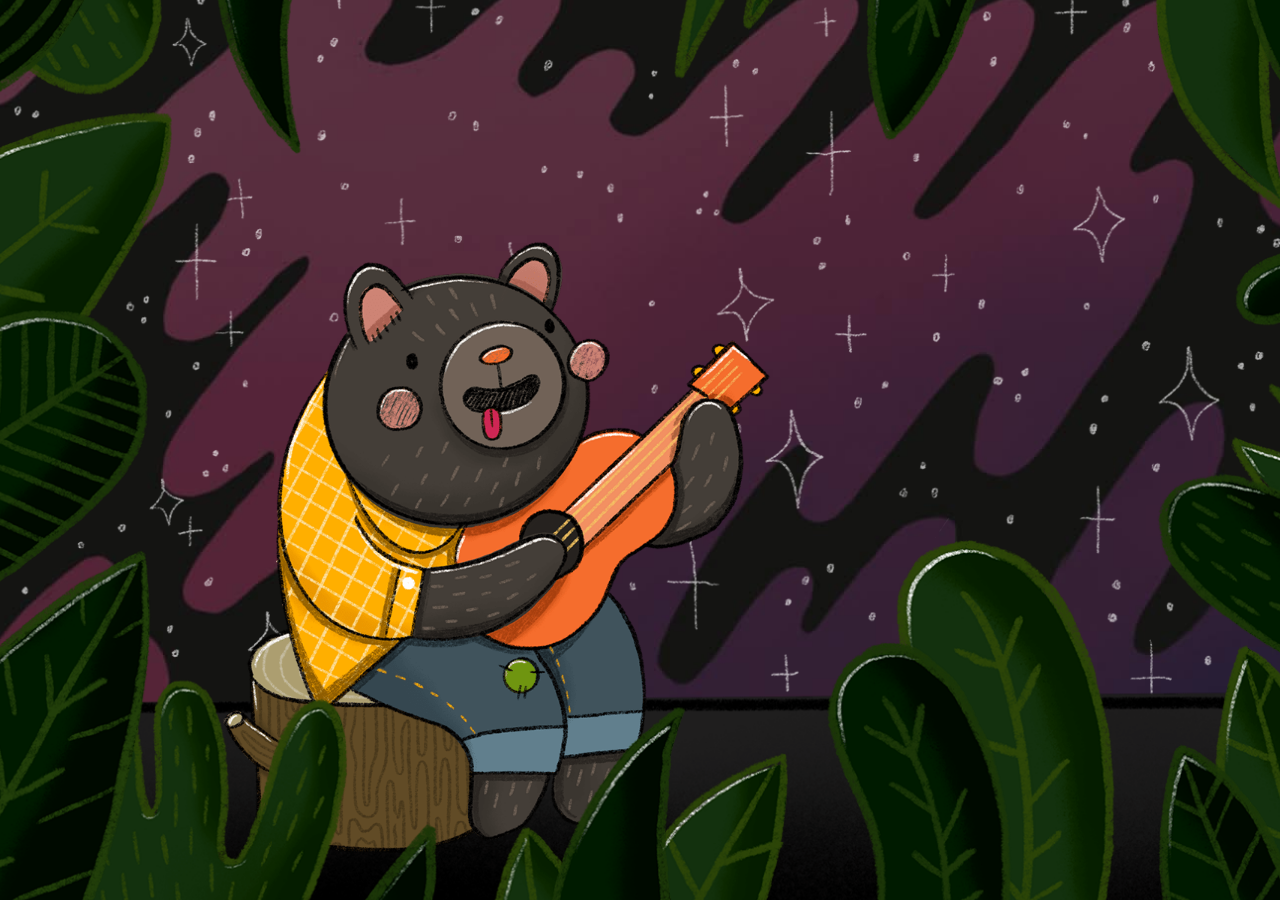
==== zustand/index.html @ dc010eb6 "zustand clone" ====
<!doctype html>
<html lang="en">
<head>
    <meta charset="UTF-8">
    <meta name="viewport"
          content="width=device-width, user-scalable=no, initial-scale=1.0, maximum-scale=1.0, minimum-scale=1.0">
    <meta http-equiv="X-UA-Compatible" content="ie=edge">
    <link rel="stylesheet" href="./styles.css">
    <title>Zustand clone</title>
</head>
<body>  
    <main>
        <div class="layer background" data-speed="-2"></div>
        <div class="layer stars" data-speed="-1"></div>
        <div class="layer ground" data-speed="-0.5"></div>
        <div class="layer bear" data-speed="0.5"></div>
        <div class="layer code" data-speed="1">¡No te rindas!</div>
        <div class="layer leaves-one" data-speed="1.5"></div>
        <div class="layer leaves-two" data-speed="2"></div>
<!--        <img src="./images/bg.jpg" alt="" class="layer">-->
<!--        <img src="./images/stars.png" alt="" class="layer">-->
<!--        <img src="./images/ground.png" alt="" class="layer">-->
<!--        <img src="./images/bear.png" alt="" class="layer">-->
<!--        <img src="./images/leaves1.png" alt="" class="layer">-->
<!--        <img src="./images/leaves2.png" alt="" class="layer">-->
    </main>
    <script type="text/javascript">
      document.addEventListener('mousemove', parallax);
      function parallax(event) {
        this.querySelectorAll('.layer').forEach(element => {
          const speed = element.getAttribute('data-speed');
          const x = (window.innerWidth - event.pageX * speed) / 100;
          const y = (window.innerWidth - event.pageY * speed) / 100;
          element.style.transform = `translateX(${x}px) translateY(${y}px)`;
        })
      }
    </script>
</body>
</html>
---- zustand/styles.css ----
body {
    margin: 0;
    padding: 0;
}
main {
    position: absolute;
    width: 100%;
    height: 100%;
    overflow: hidden;
}
main div {
    position: absolute;
    top: -50px;
    left: -50px;
    /*right: -50px;*/
    /*bottom: -50px;*/
    background-size: cover;
    background-repeat: no-repeat;
    background-position: 50%;
    width: 110%;
    height: 110%;
}
.background {
    background-image: url("./images/bg.jpg");
}
.stars {
    background-image: url("./images/stars.png");
}
.ground {
    background-image: url("./images/ground.png");
}
.bear {
    top: 20%;
    left: -10%;
    /*max-height: 80%;*/
    height: 800px;
    background-size: 1200px;
    background-image: url("./images/bear.png");
}
.leaves-one {
    background-image: url("./images/leaves1.png");
}
.leaves-two {
    background-image: url("./images/leaves2.png");
}
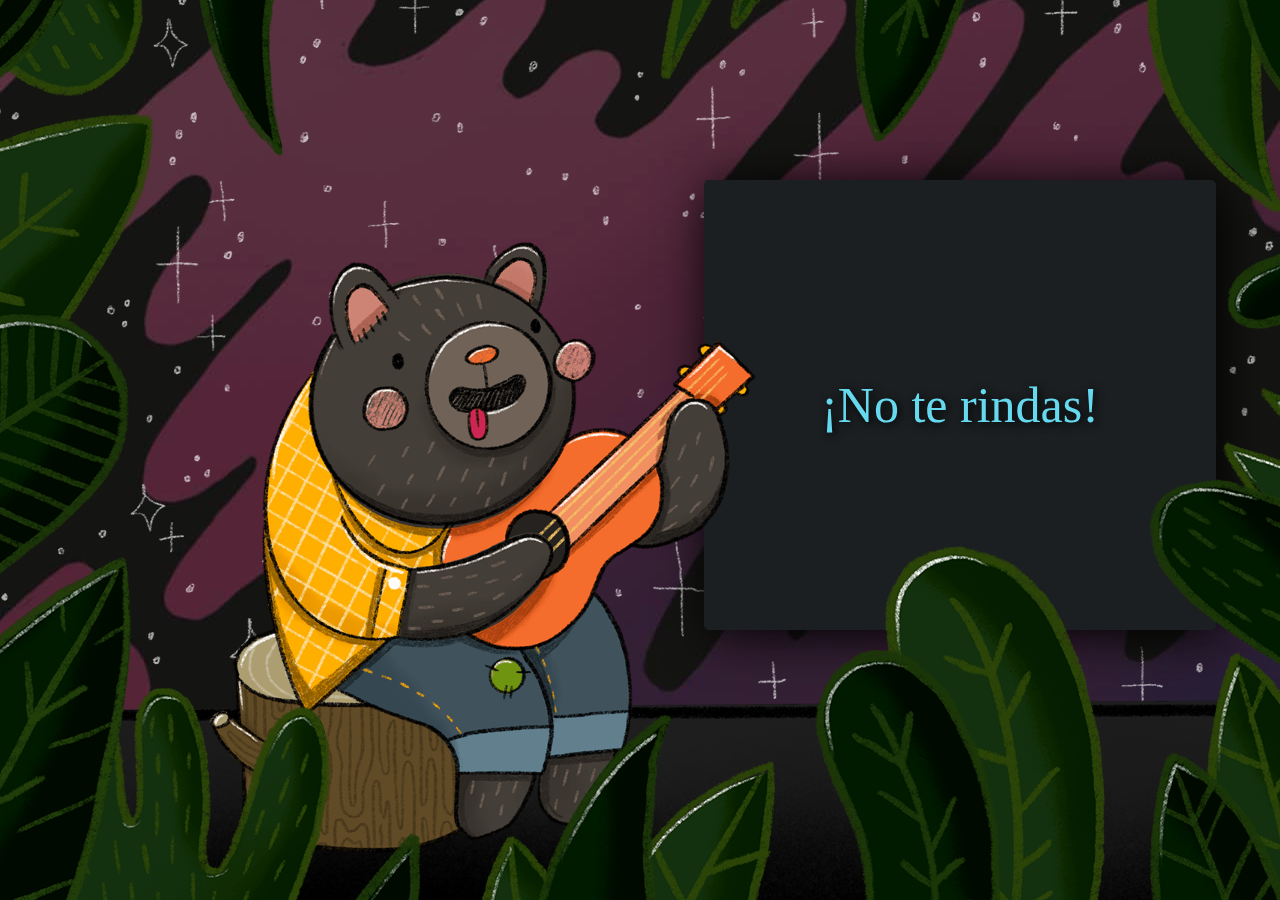
==== commit 16144290: "adding calc and adding constant 50px" ====
--- a/zustand/index.html
+++ b/zustand/index.html
@@ -10,13 +10,13 @@
 </head>
 <body>  
     <main>
-        <div class="layer background" data-speed="-2"></div>
-        <div class="layer stars" data-speed="-1"></div>
-        <div class="layer ground" data-speed="-0.5"></div>
-        <div class="layer bear" data-speed="0.5"></div>
-        <div class="layer code" data-speed="1">¡No te rindas!</div>
-        <div class="layer leaves-one" data-speed="1.5"></div>
-        <div class="layer leaves-two" data-speed="2"></div>
+        <div class="layer background" data-speed="-1"></div>
+        <div class="layer stars" data-speed="-0.5"></div>
+        <div class="layer ground" data-speed="-0.2"></div>
+        <div class="layer bear" data-speed="0.2"></div>
+        <div class="layer code" data-speed="0.5">¡No te rindas!</div>
+        <div class="layer leaves-one" data-speed="0.7"></div>
+        <div class="layer leaves-two" data-speed="1"></div>
 <!--        <img src="./images/bg.jpg" alt="" class="layer">-->
 <!--        <img src="./images/stars.png" alt="" class="layer">-->
 <!--        <img src="./images/ground.png" alt="" class="layer">-->
@@ -29,9 +29,30 @@
       function parallax(event) {
         this.querySelectorAll('.layer').forEach(element => {
           const speed = element.getAttribute('data-speed');
-          const x = (window.innerWidth - event.pageX * speed) / 100;
-          const y = (window.innerWidth - event.pageY * speed) / 100;
-          element.style.transform = `translateX(${x}px) translateY(${y}px)`;
+
+          const windowInnerWidth = window.innerWidth;
+          const windowInnerHeight = window.innerHeight;
+          console.log('windowInnerWidth =>', windowInnerWidth);
+          console.log('windowInnerHeight =>', windowInnerWidth);
+
+          const { pageX, pageY } = event;
+          console.log('pageX =>', pageX);
+          console.log('pageY =>', pageY);
+
+          // const x = (windowInnerWidth - pageX * speed) / 200;
+          // const y = (windowInnerHeight - pageY * speed) / 200;
+
+          // const x = (windowInnerWidth - (pageX * 2)) / 50;
+          // const y = (windowInnerHeight - (pageY * 2)) / 50;
+
+          // tomando dx como 50, por regla de 3 x = dx * posición de Mouse en X / el ancho total del monitor
+          const x = 50 * pageX / windowInnerWidth * speed;
+          // tomando dy como 50, por regla de 3 y = dy * posición de Mouse en Y / el alto total del monitor
+          const y = 50 * pageY / windowInnerHeight * speed;
+          console.log('x =>', x);
+          console.log('y =>', y);
+          // element.style.transform = `translateX(${x}px) translateY(${y}px)`;
+          element.style.transform = `translate3d(${x}px, ${y}px, 0)`;
         })
       }
     </script>
--- a/zustand/styles.css
+++ b/zustand/styles.css
@@ -1,3 +1,7 @@
+:root {
+    --dx: 50px;
+    --dy: 50px;
+}
 body {
     margin: 0;
     padding: 0;
@@ -10,36 +14,62 @@
 }
 main div {
     position: absolute;
-    top: -50px;
-    left: -50px;
-    /*right: -50px;*/
-    /*bottom: -50px;*/
+
+    top: calc(var(--dx) * -1);
+    left: calc(var(--dy) * -1);
     background-size: cover;
     background-repeat: no-repeat;
     background-position: 50%;
-    width: 110%;
-    height: 110%;
+    /*width: 100%;*/
+    /* debe ser el doble porque es -50 de top y debe haber 50 tdavía abajo */
+    /* hay dx arriba y dx abajo */
+    width: calc(100% + calc(var(--dx)*2));
+    /*height: 100%;*/
+    height: calc(100% + calc(var(--dx)*2));
 }
 .background {
     background-image: url("./images/bg.jpg");
+    z-index: 1;
 }
 .stars {
     background-image: url("./images/stars.png");
+    z-index: 2;
 }
 .ground {
     background-image: url("./images/ground.png");
+    z-index: 2;
+}
+.code {
+    position: absolute;
+    top: 20%;
+    left: 55%;
+    width: 40%;
+    height: 50%;
+    background: #1b1f21;
+    z-index: 3;
+    border-radius: 5px;
+    box-shadow: 5px 5px 50px black;
+    display: flex;
+    align-items: center;
+    justify-content: center;
+    font-family: Geneva;
+    color: #66d9ef;
+    font-size: 50px;
+    text-shadow: 2px 2px 10px #000;
 }
 .bear {
     top: 20%;
     left: -10%;
-    /*max-height: 80%;*/
     height: 800px;
     background-size: 1200px;
     background-image: url("./images/bear.png");
+    z-index: 4;
 }
 .leaves-one {
     background-image: url("./images/leaves1.png");
+    z-index: 5;
 }
 .leaves-two {
     background-image: url("./images/leaves2.png");
+    z-index: 6;
 }
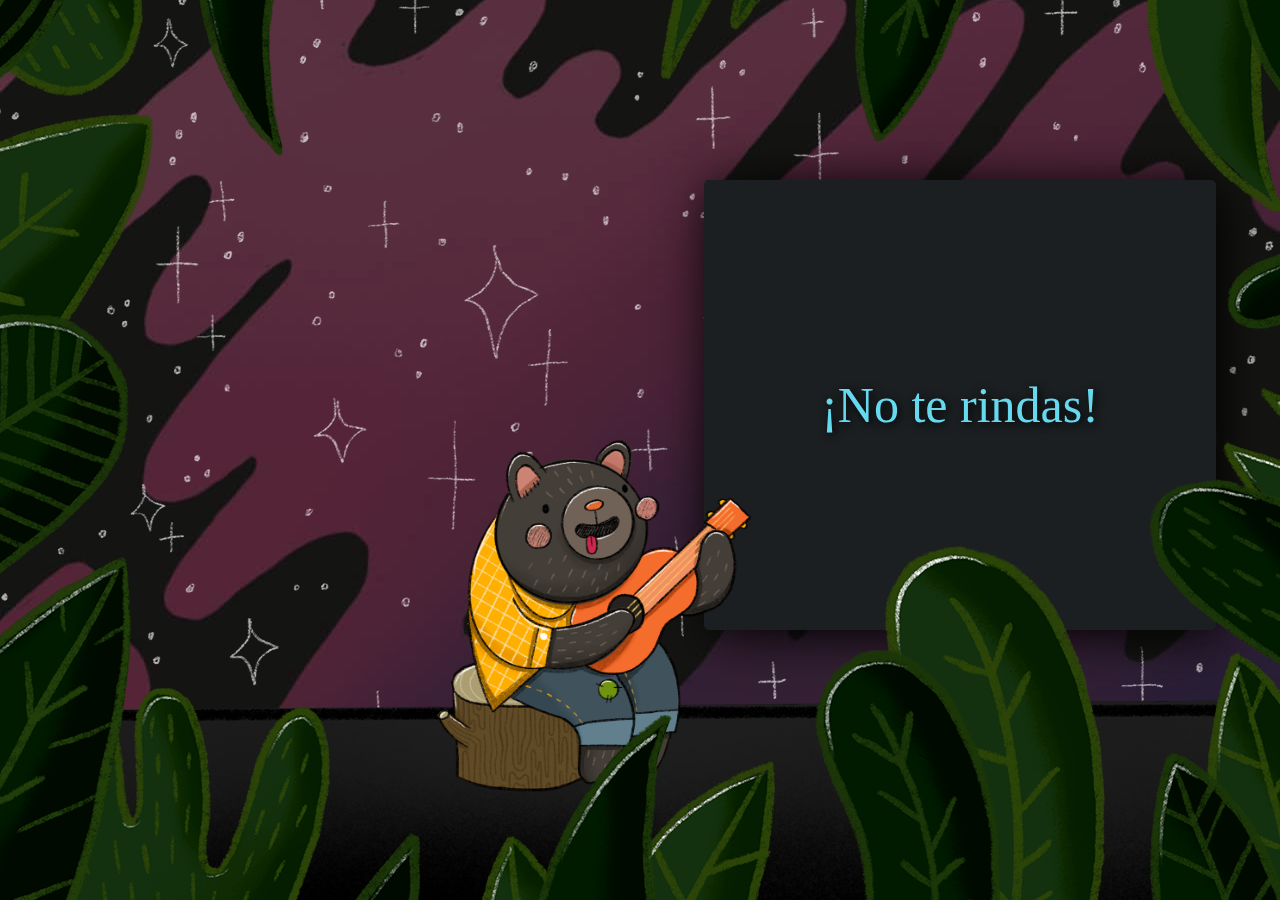
==== commit 6c591d5a: "adding bottom position" ====
--- a/zustand/index.html
+++ b/zustand/index.html
@@ -28,6 +28,7 @@
       document.addEventListener('mousemove', parallax);
       function parallax(event) {
         this.querySelectorAll('.layer').forEach(element => {
+          // el speed debe ser de los rangos entre [-1, 1] donde 0 sería que se mueve a la misma velocidad del cursor
           const speed = element.getAttribute('data-speed');
 
           const windowInnerWidth = window.innerWidth;
--- a/zustand/styles.css
+++ b/zustand/styles.css
@@ -58,10 +58,9 @@
     text-shadow: 2px 2px 10px #000;
 }
 .bear {
-    top: 20%;
-    left: -10%;
-    height: 800px;
-    background-size: 1200px;
+    height: 100%;
+    background-size: 50%;
+    background-position-y: bottom;
     background-image: url("./images/bear.png");
     z-index: 4;
 }
